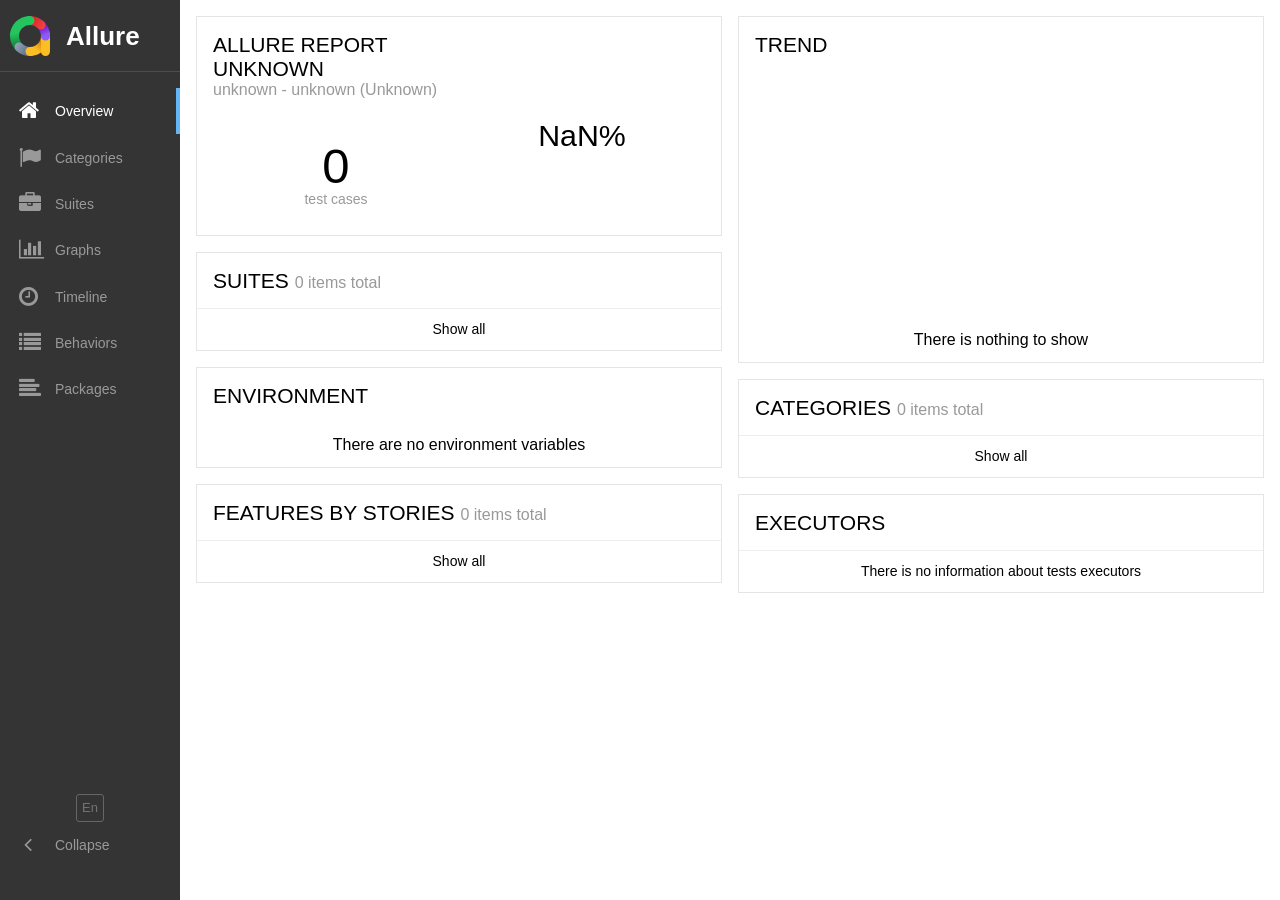
==== index.html @ ba9a2815 "deploy: 9978c777ab39293b060a65ccdf2fa9a289210003" ====
<!DOCTYPE html>
<html dir="ltr" lang="en">
<head>
    <meta charset="utf-8">
    <title>Allure Report</title>
    <link rel="favicon" href="favicon.ico">
    <link rel="stylesheet" type="text/css" href="styles.css">
    <link rel="stylesheet" type="text/css" href="plugin/screen-diff/styles.css">
</head>
<body>
    <div id="alert"></div>
    <div id="content">
        <span class="spinner">
            <span class="spinner__circle"></span>
        </span>
    </div>
    <div id="popup"></div>
    <script src="app.js"></script>
    <script src="plugin/behaviors/index.js"></script>
    <script src="plugin/screen-diff/index.js"></script>
    <script src="plugin/packages/index.js"></script>
    <script async src="https://www.googletagmanager.com/gtag/js?id=G-FVWC4GKEYS"></script>
    <script>
        window.dataLayer = window.dataLayer || [];
        function gtag(){dataLayer.push(arguments);}
        gtag('js', new Date());
        gtag('config', 'G-FVWC4GKEYS');
        gtag('allureVersion', 'dev')
        gtag('reportUuid', '463f0e12-f1a1-46c1-8460-212595ad26e9')
    </script>
</body>
</html>
---- plugin/screen-diff/styles.css ----
.screen-diff__switchers {
  margin-bottom: 1em;
}

.screen-diff__switchers label + label {
  margin-left: 1em;
}

.screen-diff__overlay {
  position: relative;
  cursor: col-resize;
}

.screen-diff__container {
  overflow-x: auto;
}

.screen-diff__image-over {
  top: 0;
  left: 0;
  bottom: 0;
  background: #fff;
  position: absolute;
  overflow: hidden;
  box-shadow: 2px 0 1px -1px #aaa;
}

.screen-diff-error {
  color: #fd5a3e;
}
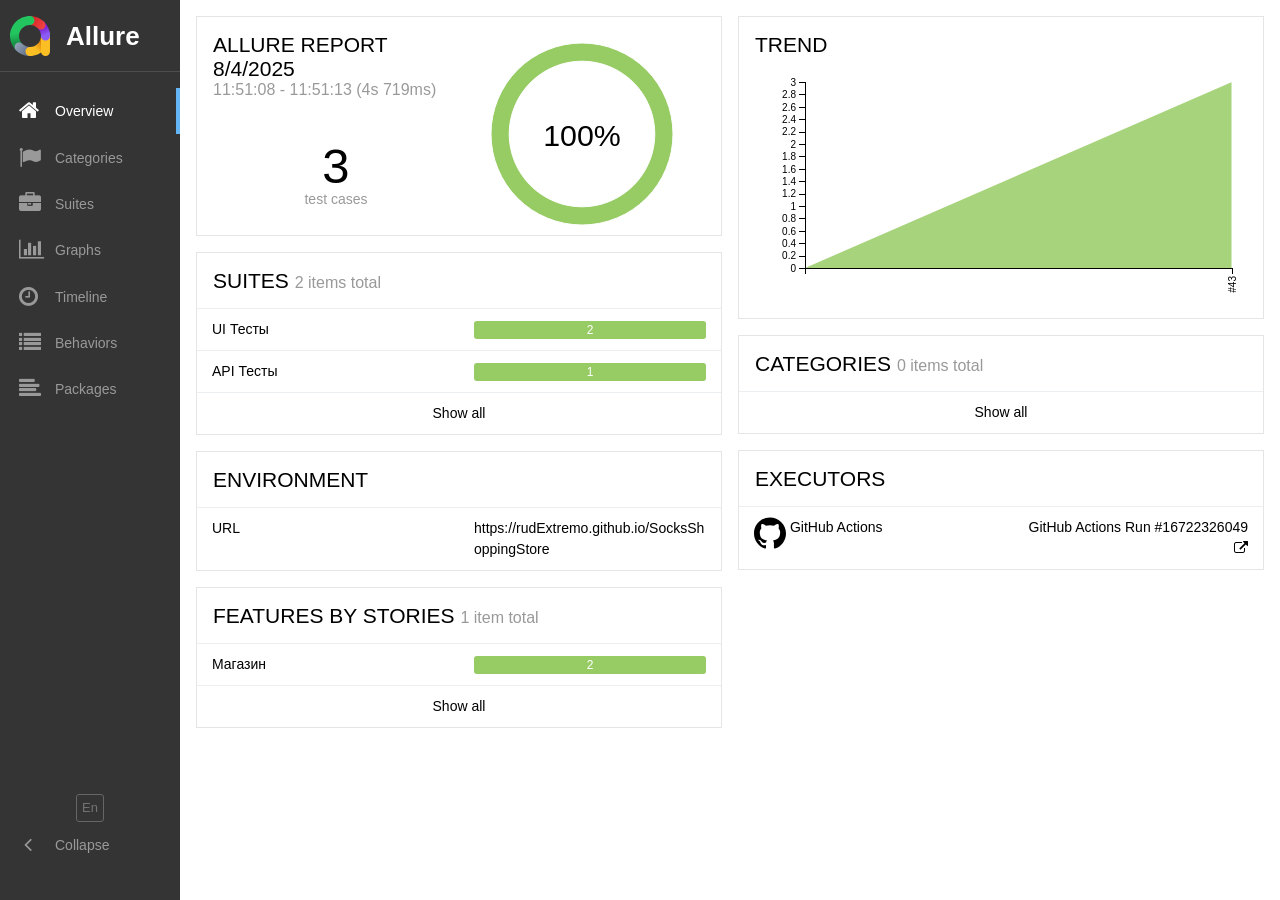
==== commit 239a548c: "deploy: 9b3f074fdb87075f4417bdf96fc1262f23ebabb0" ====
--- a/index.html
+++ b/index.html
@@ -26,7 +26,7 @@
         gtag('js', new Date());
         gtag('config', 'G-FVWC4GKEYS');
         gtag('allureVersion', 'dev')
-        gtag('reportUuid', '463f0e12-f1a1-46c1-8460-212595ad26e9')
+        gtag('reportUuid', '77860945-4500-4c47-8bca-2cc629786ce7')
     </script>
 </body>
 </html>
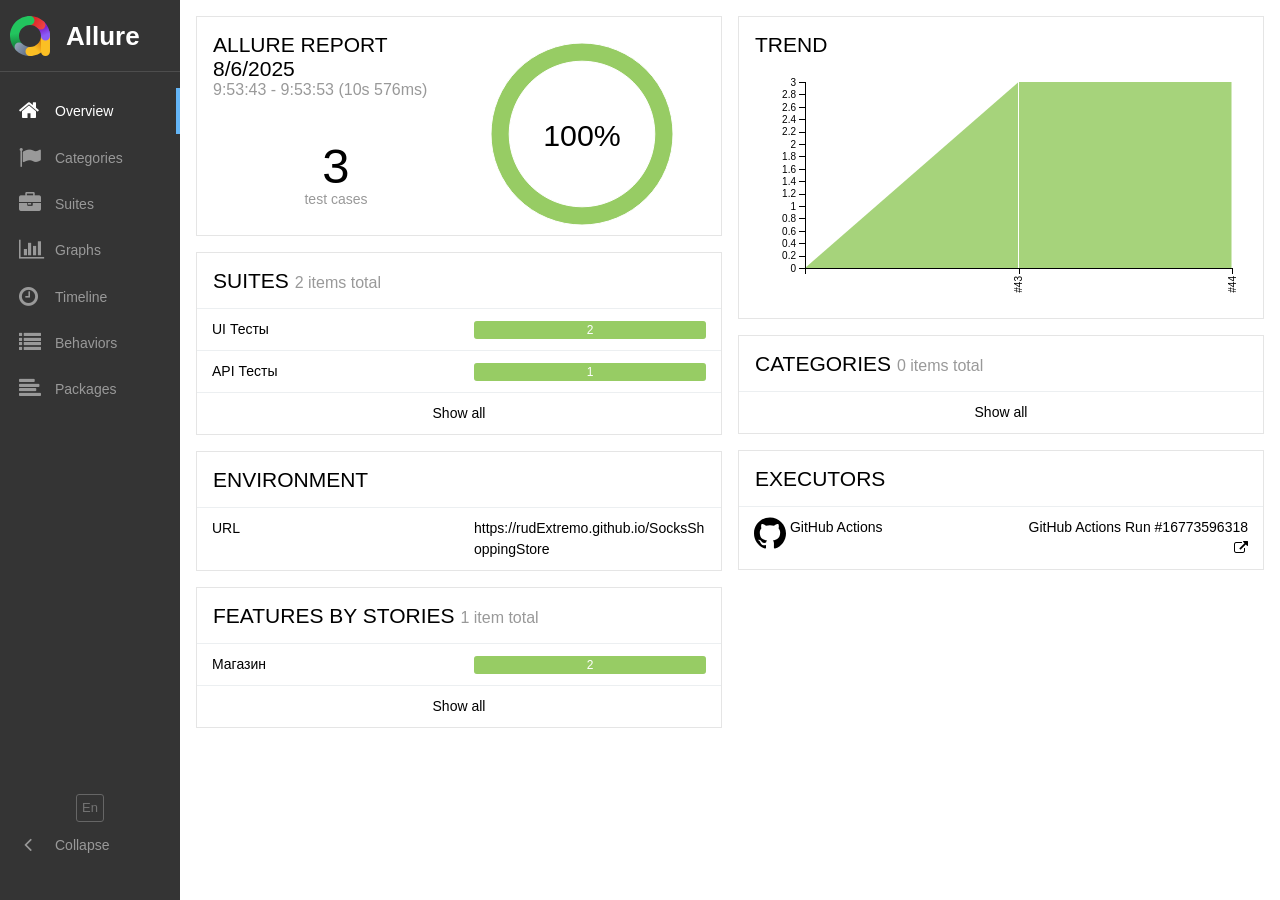
==== commit 4e56b5b5: "deploy: 00d116df7ab620222b13164769ed46591a1382a6" ====
--- a/index.html
+++ b/index.html
@@ -26,7 +26,7 @@
         gtag('js', new Date());
         gtag('config', 'G-FVWC4GKEYS');
         gtag('allureVersion', 'dev')
-        gtag('reportUuid', '77860945-4500-4c47-8bca-2cc629786ce7')
+        gtag('reportUuid', 'd5273dfb-9a92-42ba-a293-9c93eea5a373')
     </script>
 </body>
 </html>
